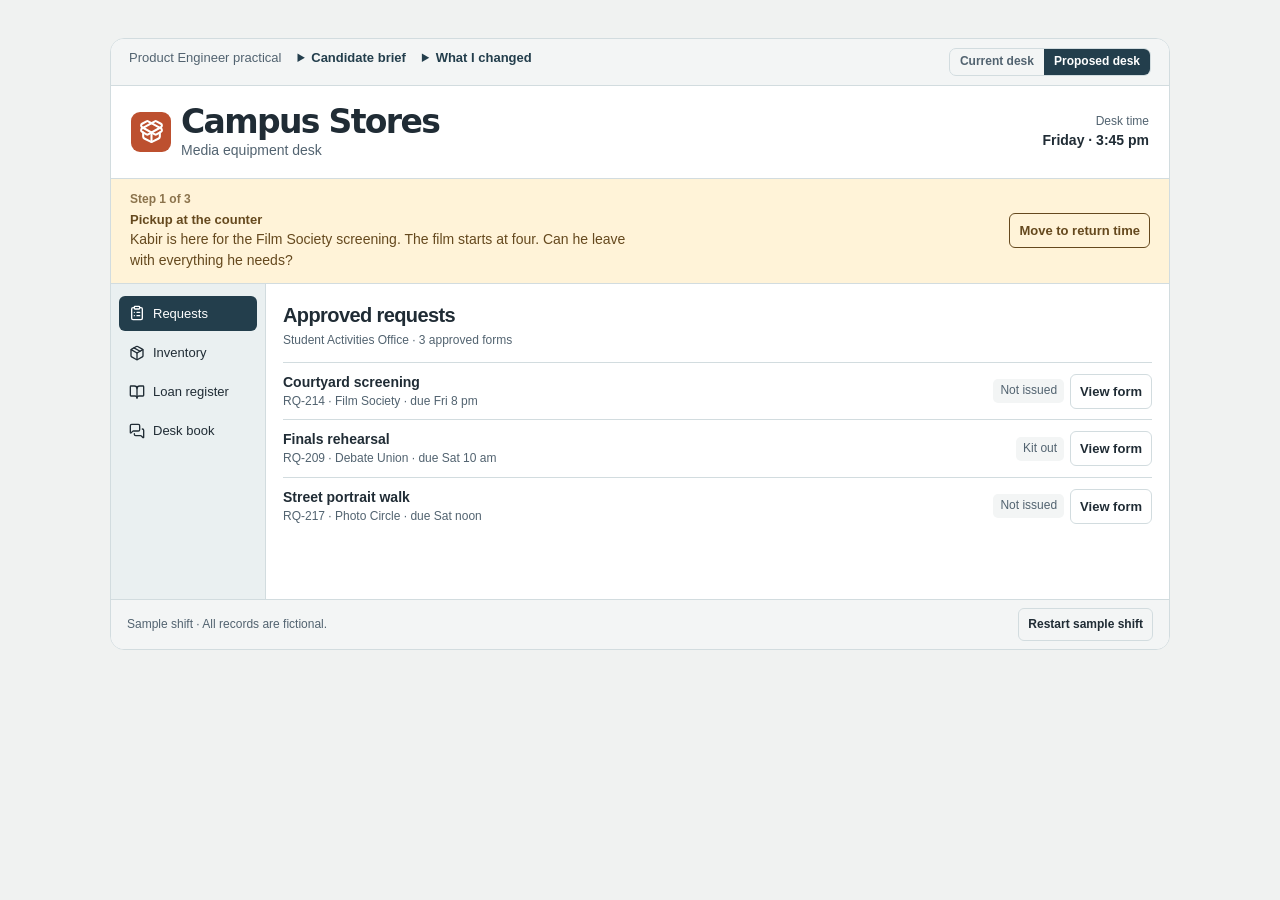
==== index.html @ 72f58f73 "Work the counter by kit, keep the register by unit Adds a Proposed desk alongside the untouched Curr" ====
<!doctype html>
<html lang="en">
  <head>
    <meta charset="utf-8" />
    <meta name="viewport" content="width=device-width, initial-scale=1" />
    <title>Campus Stores · Media equipment desk</title>
    <meta
      name="description"
      content="Work a shift at a fictional campus equipment desk in this interactive product engineering exercise."
    />
    <link rel="stylesheet" href="./styles.css" />
    <script defer src="./app.js"></script>
  </head>
  <body>
    <svg
      xmlns="http://www.w3.org/2000/svg"
      width="0"
      height="0"
      aria-hidden="true"
      class="icon-library"
    >
      <symbol id="icon-package-open" viewBox="0 0 24 24">
        <path d="M12 22v-9" />
        <path
          d="M15.17 2.21a1.67 1.67 0 0 1 1.63 0L21 4.57a1.93 1.93 0 0 1 0 3.36L8.82 14.79a1.655 1.655 0 0 1-1.64 0L3 12.43a1.93 1.93 0 0 1 0-3.36z"
        />
        <path
          d="M20 13v3.87a2.06 2.06 0 0 1-1.11 1.83l-6 3.08a1.93 1.93 0 0 1-1.78 0l-6-3.08A2.06 2.06 0 0 1 4 16.87V13"
        />
        <path
          d="M21 12.43a1.93 1.93 0 0 0 0-3.36L8.83 2.2a1.64 1.64 0 0 0-1.63 0L3 4.57a1.93 1.93 0 0 0 0 3.36l12.18 6.86a1.636 1.636 0 0 0 1.63 0z"
        />
      </symbol>
      <symbol id="icon-package" viewBox="0 0 24 24">
        <path
          d="M11 21.73a2 2 0 0 0 2 0l7-4A2 2 0 0 0 21 16V8a2 2 0 0 0-1-1.73l-7-4a2 2 0 0 0-2 0l-7 4A2 2 0 0 0 3 8v8a2 2 0 0 0 1 1.73z"
        />
        <path d="M12 22V12" />
        <polyline points="3.29 7 12 12 20.71 7" />
        <path d="m7.5 4.27 9 5.15" />
      </symbol>
      <symbol id="icon-clipboard-list" viewBox="0 0 24 24">
        <rect width="8" height="4" x="8" y="2" rx="1" ry="1" />
        <path
          d="M16 4h2a2 2 0 0 1 2 2v14a2 2 0 0 1-2 2H6a2 2 0 0 1-2-2V6a2 2 0 0 1 2-2h2"
        />
        <path d="M12 11h4" />
        <path d="M12 16h4" />
        <path d="M8 11h.01" />
        <path d="M8 16h.01" />
      </symbol>
      <symbol id="icon-book-open" viewBox="0 0 24 24">
        <path d="M12 7v14" />
        <path
          d="M3 18a1 1 0 0 1-1-1V4a1 1 0 0 1 1-1h5a4 4 0 0 1 4 4 4 4 0 0 1 4-4h5a1 1 0 0 1 1 1v13a1 1 0 0 1-1 1h-6a3 3 0 0 0-3 3 3 3 0 0 0-3-3z"
        />
      </symbol>
      <symbol id="icon-messages-square" viewBox="0 0 24 24">
        <path
          d="M16 10a2 2 0 0 1-2 2H6.828a2 2 0 0 0-1.414.586l-2.202 2.202A.71.71 0 0 1 2 14.286V4a2 2 0 0 1 2-2h10a2 2 0 0 1 2 2z"
        />
        <path
          d="M20 9a2 2 0 0 1 2 2v10.286a.71.71 0 0 1-1.212.502l-2.202-2.202A2 2 0 0 0 17.172 19H10a2 2 0 0 1-2-2v-1"
        />
      </symbol>
    </svg>
    <main>
      <div id="campus-stores">
        <div class="examstrip">
          <span>Product Engineer practical</span>
          <details>
            <summary>Candidate brief</summary>
            <div class="briefcopy">
              <h2>Would you keep this product?</h2>
              <p>
                Work a shift at the campus media desk. Get the Film Society’s
                kit out for its screening, handle the return, and leave the next
                shift enough information to finish the job. Use the time control
                to move the story forward.
              </p>
              <p>
                Show one moment the product handles well and one moment you
                would change. Use a specific action or decision from your shift
                as evidence for each.
              </p>
              <p>
                Sketch or prototype your change. Walk us through the same job
                using it, explain what you would keep, and name one observation
                at a real counter that would tell you whether it helped.
              </p>
              <p>
                Use any tools you like, including AI assistants, web search,
                and design or coding tools.
              </p>
            </div>
          </details>
          <details>
            <summary>What I changed</summary>
            <div class="briefcopy">
              <h2>Work the counter by kit. Keep the register by unit.</h2>
              <p>
                Clubs borrow kits, but the desk could only see single slips. At
                7:30 pm I closed the projector and speaker one row at a time and
                wrote the missing adapter into the Desk book. At 9 am the
                register said <b>L-404 · AD-12 · Kabir Sen</b>. Leela’s name
                was nowhere on it, and the Belkin and Anker adapters share
                shelf C4.
              </p>
              <p>
                <b>Issue kit</b> picks every approved unit from one form.
                <b>Check in</b> asks you to tick what is on the counter. Anything
                left unticked stays open with who has it and when it’s coming
                back. <b>Who’s at the counter?</b> finds Leela’s slip by her name
                and tells you which adapter to look for.
              </p>
              <p>
                Switch to <b>Current desk</b> to run the same shift on the
                original. The README has the full walkthrough.
              </p>
            </div>
          </details>
          <div class="modes" role="group" aria-label="Desk version">
            <button type="button" data-action="mode" data-val="current">
              Current desk
            </button>
            <button type="button" data-action="mode" data-val="proposed">
              Proposed desk
            </button>
          </div>
        </div>
        <header class="mast">
          <div class="brandblock">
            <div class="brandmark" aria-hidden="true">
              <svg aria-hidden="true" class="store-icon">
                <use href="#icon-package-open"></use>
              </svg>
            </div>
            <div>
              <h1>Campus Stores</h1>
              <div class="muted">Media equipment desk</div>
            </div>
          </div>
          <div class="clock">
            <small>Desk time</small><strong data-clock></strong>
          </div>
        </header>
        <aside class="shift">
          <div>
            <small class="step" data-step></small>
            <b data-shift-title></b>
            <p data-shift></p>
          </div>
          <button type="button" data-action="advance"></button>
        </aside>
        <div class="shell">
          <nav aria-label="Store records" data-nav></nav>
          <section
            class="page"
            data-page
            aria-label="Selected register"
          ></section>
        </div>
        <div class="statusbar">
          <span role="status" aria-live="polite" data-status></span
          ><button type="button" data-action="undo" data-undo hidden>
            Undo check-in</button
          ><button type="button" data-action="restart">
            Restart sample shift
          </button>
        </div>
      </div>
    </main>
  </body>
</html>
---- styles.css ----
:root {
  color-scheme: light dark;
  background: light-dark(#f0f2f1, #191e21);
}
body {
  margin: 0;
  padding: clamp(10px, 3vw, 44px) clamp(6px, 3vw, 36px);
}
body > main {
  max-width: 1060px;
  margin: 0 auto;
}
.icon-library {
  position: absolute;
  overflow: hidden;
  pointer-events: none;
}
.store-icon {
  fill: none;
  stroke: currentColor;
  stroke-width: 2;
  stroke-linecap: round;
  stroke-linejoin: round;
}

#campus-stores {
  color-scheme: light dark;
  --ink: light-dark(#202c35, #ecf0f0);
  --quiet: light-dark(#526370, #b9c5cb);
  --paper: light-dark(#fff, #232a30);
  --desk: light-dark(#f3f5f5, #1d2328);
  --nav: light-dark(#eaf0f1, #29333b);
  --sel: light-dark(#233e4c, #c5dce4);
  --inv: light-dark(#fff, #172b34);
  --line: light-dark(#d2dcdf, #475158);
  --memo: light-dark(#fff3d8, #3d3426);
  --memotxt: light-dark(#65491e, #ead4a5);
  --mark: light-dark(#bd502f, #f2a585);
  --ok: light-dark(#e3f1e8, #2d4838);
  --oktxt: light-dark(#25523d, #bedac8);
  background: var(--paper);
  color: var(--ink);
  font:
    14px/1.48 "Inter",
    "Arial",
    sans-serif;
  border: 1px solid var(--line);
  border-radius: 14px;
  overflow: hidden;
  container-type: inline-size;
}
#campus-stores * {
  box-sizing: border-box;
}
#campus-stores [hidden] {
  display: none !important;
}
#campus-stores h1,
#campus-stores h2,
#campus-stores h3,
#campus-stores p {
  margin: 0;
}
#campus-stores h1 {
  font:
    600 clamp(24px, 4cqw, 33px)/1.13 "Archivo",
    system-ui,
    sans-serif;
  letter-spacing: -0.05em;
}
#campus-stores h2 {
  font-size: 20px;
  letter-spacing: -0.03em;
}
#campus-stores h3 {
  font-size: 15px;
}
#campus-stores .muted,
#campus-stores small {
  color: var(--quiet);
}
#campus-stores small {
  font-size: 12px;
}
#campus-stores .examstrip {
  display: flex;
  justify-content: space-between;
  align-items: baseline;
  gap: 4px 16px;
  flex-wrap: wrap;
  background: var(--desk);
  border-bottom: 1px solid var(--line);
  padding: 9px 18px;
  color: var(--quiet);
  font-size: 13px;
}
#campus-stores details[open] {
  width: 100%;
}
#campus-stores summary {
  font-weight: 650;
  color: var(--sel);
  cursor: pointer;
}
#campus-stores .briefcopy {
  color: var(--ink);
  max-width: 79ch;
  padding: 12px 0 5px;
  display: grid;
  gap: 8px;
}
#campus-stores .mast,
#campus-stores .brandblock,
#campus-stores .shift,
#campus-stores .sectionhead,
#campus-stores .statusbar,
#campus-stores .buttons {
  display: flex;
  align-items: center;
  gap: 10px;
}
#campus-stores .mast {
  padding: 17px 20px;
  justify-content: space-between;
  flex-wrap: wrap;
}
#campus-stores .brandmark {
  background: var(--mark);
  color: var(--inv);
  width: 40px;
  height: 40px;
  display: grid;
  place-items: center;
  border-radius: 9px;
}
#campus-stores .brandmark svg {
  width: 25px;
  height: 25px;
}
#campus-stores .clock {
  display: grid;
  text-align: right;
}
#campus-stores .clock strong {
  font-variant-numeric: tabular-nums;
}
#campus-stores .shift {
  background: var(--memo);
  color: var(--memotxt);
  padding: 12px 19px;
  justify-content: space-between;
  border-block: 1px solid var(--line);
}
#campus-stores .shift div {
  max-width: 67ch;
}
#campus-stores .shift b {
  font-size: 13px;
}
#campus-stores .shift button {
  background: transparent;
  border-color: var(--memotxt);
  color: var(--memotxt);
  flex-shrink: 0;
}
#campus-stores button,
#campus-stores select,
#campus-stores input,
#campus-stores textarea {
  font: inherit;
  color: var(--ink);
  border: 1px solid var(--line);
  border-radius: 6px;
  background: var(--paper);
  min-width: 0;
  padding: 7px 9px;
}
#campus-stores button {
  font-size: 13px;
  font-weight: 600;
  cursor: pointer;
}
#campus-stores button:hover {
  border-color: var(--sel);
}
#campus-stores .primary {
  background: var(--sel);
  color: var(--inv);
  border-color: var(--sel);
}
#campus-stores :is(button, input, textarea, select, summary):focus-visible {
  outline: 3px solid var(--mark);
  outline-offset: 2px;
}
#campus-stores .shell {
  display: grid;
  grid-template-columns: 155px minmax(0, 1fr);
  min-height: 315px;
}
#campus-stores nav {
  background: var(--nav);
  border-right: 1px solid var(--line);
  padding: 12px 8px;
  display: flex;
  flex-direction: column;
  gap: 4px;
}
#campus-stores nav button {
  display: flex;
  align-items: center;
  gap: 8px;
  text-align: left;
  border: 1px solid transparent;
  background: transparent;
  font-weight: 500;
}
#campus-stores nav button[aria-pressed="true"] {
  background: var(--sel);
  color: var(--inv);
}
#campus-stores nav svg {
  width: 16px;
  height: 16px;
  flex-shrink: 0;
}
#campus-stores .page {
  padding: 17px 17px 20px;
  min-width: 0;
}
#campus-stores .sectionhead,
#campus-stores .statusbar {
  justify-content: space-between;
  flex-wrap: wrap;
}
#campus-stores .sectionhead {
  margin-bottom: 12px;
}
#campus-stores .sectionhead small {
  margin-top: 2px;
  display: block;
}
#campus-stores .row {
  border-top: 1px solid var(--line);
  display: grid;
  grid-template-columns: minmax(0, 1fr) auto;
  align-items: center;
  gap: 8px;
  padding: 9px 0;
}
#campus-stores .row small,
#campus-stores label span {
  display: block;
}
#campus-stores .tag {
  background: var(--desk);
  color: var(--quiet);
  font-size: 12px;
  padding: 3px 7px;
  border-radius: 5px;
  display: inline-block;
}
#campus-stores .good {
  background: var(--ok);
  color: var(--oktxt);
}
#campus-stores .record {
  margin-top: 14px;
  padding: 12px 13px;
  background: var(--desk);
  border-left: 3px solid var(--sel);
}
#campus-stores .record p {
  margin-top: 5px;
}
#campus-stores .buttons {
  flex-wrap: wrap;
  margin: 10px 0;
}
#campus-stores .buttons button[aria-pressed="true"] {
  background: var(--sel);
  color: var(--inv);
}
#campus-stores .buttons label {
  display: flex;
  gap: 6px;
  align-items: center;
}
#campus-stores .form {
  display: grid;
  grid-template-columns: repeat(2, minmax(0, 1fr));
  gap: 10px;
  margin: 10px 0;
}
#campus-stores .form label {
  font-size: 13px;
  font-weight: 600;
  min-width: 0;
}
#campus-stores .form label span {
  margin-bottom: 3px;
}
#campus-stores .form :is(select, input, textarea) {
  width: 100%;
  font-weight: 400;
}
#campus-stores .full {
  grid-column: 1/-1;
}
#campus-stores textarea {
  resize: vertical;
}
#campus-stores .statusbar {
  background: var(--desk);
  border-top: 1px solid var(--line);
  padding: 8px 16px;
  color: var(--quiet);
  font-size: 12px;
}
#campus-stores .statusbar span {
  flex: 1 1 160px;
}
#campus-stores .statusbar button {
  font-size: 12px;
  background: transparent;
}
/* ---------- Proposed desk ---------- */
#campus-stores {
  --warn: light-dark(#fff1cc, #463a1d);
  --warntxt: light-dark(#6b4a00, #f0d79a);
  --alert: light-dark(#fbe3da, #4d2a21);
  --alerttxt: light-dark(#9b3517, #f7bba5);
}
#campus-stores .modes {
  display: inline-flex;
  margin-left: auto;
  border: 1px solid var(--line);
  border-radius: 7px;
  overflow: hidden;
  align-self: center;
}
#campus-stores .modes button {
  border: 0;
  border-radius: 0;
  background: transparent;
  padding: 4px 10px;
  font-size: 12px;
  color: var(--quiet);
}
#campus-stores .modes button[aria-pressed="true"] {
  background: var(--sel);
  color: var(--inv);
}
#campus-stores .shift .step {
  display: block;
  color: inherit;
  opacity: 0.75;
  font-weight: 600;
}
#campus-stores .row > div:last-child {
  display: flex;
  flex-wrap: wrap;
  gap: 6px;
  align-items: center;
  justify-content: flex-end;
}
#campus-stores .tag.warn {
  background: var(--warn);
  color: var(--warntxt);
}
#campus-stores .tag.alert {
  background: var(--alert);
  color: var(--alerttxt);
  font-weight: 600;
}
#campus-stores .stats {
  display: flex;
  flex-wrap: wrap;
  gap: 6px;
  margin-bottom: 14px;
}
#campus-stores .stat {
  font-size: 12px;
  padding: 3px 9px;
  border: 1px solid var(--line);
  border-radius: 999px;
  color: var(--quiet);
}
#campus-stores .stat b {
  color: var(--ink);
}
#campus-stores .stat.warn {
  background: var(--warn);
  border-color: transparent;
  color: var(--warntxt);
}
#campus-stores .stat.alert {
  background: var(--alert);
  border-color: transparent;
  color: var(--alerttxt);
}
#campus-stores .stat.warn b,
#campus-stores .stat.alert b {
  color: inherit;
}
#campus-stores .lookup {
  display: flex;
  flex-wrap: wrap;
  align-items: flex-end;
  justify-content: space-between;
  gap: 4px 12px;
}
#campus-stores .lookup label {
  flex: 1 1 240px;
  font-size: 13px;
  font-weight: 600;
}
#campus-stores .lookup label span {
  margin-bottom: 3px;
}
#campus-stores .lookup input {
  width: 100%;
  font-weight: 400;
}
#campus-stores .kit {
  border: 1px solid var(--line);
  border-radius: 10px;
  margin-top: 12px;
  overflow: hidden;
}
#campus-stores .kit header {
  display: flex;
  justify-content: space-between;
  align-items: center;
  gap: 10px;
  padding: 10px 12px;
  background: var(--desk);
  border-bottom: 1px solid var(--line);
}
#campus-stores .kit header small {
  display: block;
}
#campus-stores .kit ul,
#campus-stores .picklist,
#campus-stores .checklist,
#campus-stores .kitstatus ul {
  list-style: none;
  margin: 0;
  padding: 0;
}
#campus-stores .kit ul {
  padding: 0 12px;
}
#campus-stores .unit {
  display: grid;
  grid-template-columns: minmax(0, 1fr) auto;
  align-items: center;
  gap: 8px;
  padding: 9px 0;
}
#campus-stores .unit + .unit {
  border-top: 1px solid var(--line);
}
#campus-stores .unit small {
  display: block;
}
#campus-stores .trail {
  margin-top: 4px;
  font-size: 12.5px;
  color: var(--quiet);
}
#campus-stores .trail.expect {
  display: inline-block;
  padding: 2px 8px;
  border-radius: 5px;
  background: var(--warn);
  color: var(--warntxt);
  font-weight: 600;
}
#campus-stores .panel {
  margin-top: 14px;
  padding: 14px;
  border: 1px solid var(--line);
  border-left: 3px solid var(--mark);
  border-radius: 0 10px 10px 0;
}
#campus-stores .panel > p.muted {
  margin-top: 3px;
}
#campus-stores .fixed {
  display: grid;
  align-content: start;
  font-size: 13px;
}
#campus-stores .fixed span {
  font-weight: 600;
  margin-bottom: 3px;
}
#campus-stores .fixed strong {
  padding: 7px 0 0;
}
#campus-stores .picklist,
#campus-stores .checklist {
  display: grid;
  gap: 8px;
  margin: 12px 0;
}
#campus-stores .picklist li {
  display: grid;
  gap: 4px;
  padding: 9px 10px;
  background: var(--desk);
  border-radius: 8px;
}
#campus-stores .picktype {
  display: block;
  font-size: 13px;
  font-weight: 600;
  margin-bottom: 3px;
}
#campus-stores .picklist select {
  width: 100%;
}
#campus-stores .checklist li {
  padding: 10px 12px;
  border: 1px solid var(--line);
  border-radius: 8px;
  transition: background-color 0.15s;
}
#campus-stores .checklist li.ticked {
  background: var(--ok);
  border-color: transparent;
}
#campus-stores .check {
  display: flex;
  gap: 10px;
  align-items: flex-start;
  cursor: pointer;
}
#campus-stores .check input {
  width: 20px;
  height: 20px;
  margin: 1px 0 0;
  flex-shrink: 0;
  accent-color: var(--sel);
}
#campus-stores .check strong,
#campus-stores .check small {
  display: block;
}
#campus-stores .tagcheck {
  margin: 8px 0 0 30px;
  padding: 6px 9px;
  border-radius: 6px;
  font-size: 12.5px;
  background: var(--memo);
  color: var(--memotxt);
}
#campus-stores .still {
  border: 0;
  margin: 10px 0 0 30px;
  padding: 0;
  display: grid;
  grid-template-columns: repeat(2, minmax(0, 1fr));
  gap: 8px;
}
#campus-stores .still legend {
  font-size: 12.5px;
  color: var(--alerttxt);
  font-weight: 600;
  padding: 0;
  margin-bottom: 6px;
}
#campus-stores .still label {
  font-size: 13px;
  font-weight: 600;
  min-width: 0;
}
#campus-stores .still label span {
  margin-bottom: 3px;
}
#campus-stores .still select {
  width: 100%;
  font-weight: 400;
}
#campus-stores .formerror {
  color: var(--alerttxt);
  font-size: 13px;
  font-weight: 600;
  margin-bottom: 6px;
}
#campus-stores .formerror:empty {
  display: none;
}
#campus-stores .msgs,
#campus-stores .kitstatus {
  margin-top: 14px;
}
#campus-stores .msgs h3,
#campus-stores .kitstatus h3 {
  font-size: 13px;
}
#campus-stores .msgs blockquote {
  margin: 8px 0 0;
  padding: 8px 11px;
  border-radius: 8px;
  background: var(--memo);
  color: var(--memotxt);
}
#campus-stores .msgs small {
  color: inherit;
  opacity: 0.85;
}
#campus-stores .msgs p {
  margin-top: 2px;
}
#campus-stores .kitstatus ul {
  margin-top: 6px;
}
#campus-stores .kitstatus li {
  display: flex;
  justify-content: space-between;
  align-items: center;
  gap: 8px;
  padding: 7px 0;
  border-top: 1px solid var(--line);
}
#campus-stores .empty {
  padding: 18px 0 6px;
  color: var(--quiet);
}
#campus-stores button:disabled {
  opacity: 0.5;
  cursor: not-allowed;
}
@media (prefers-reduced-motion: reduce) {
  #campus-stores .checklist li {
    transition: none;
  }
}
@container (max-width:650px) {
  #campus-stores .shell {
    grid-template-columns: minmax(0, 1fr);
  }
  #campus-stores nav {
    border-right: 0;
    border-bottom: 1px solid var(--line);
    flex-direction: row;
    flex-wrap: wrap;
    padding: 7px;
  }
  #campus-stores nav button {
    gap: 4px;
    padding: 5px 7px;
  }
  #campus-stores .shift {
    flex-wrap: wrap;
  }
  #campus-stores .page {
    padding: 14px 12px;
  }
  #campus-stores .mast {
    padding: 12px;
  }
  #campus-stores .examstrip,
  #campus-stores .shift {
    padding: 9px 12px;
  }
}
@container (max-width:420px) {
  #campus-stores .form {
    grid-template-columns: minmax(0, 1fr);
  }
  #campus-stores .brandmark {
    display: none;
  }
  #campus-stores .row {
    gap: 5px;
  }
  #campus-stores .still {
    grid-template-columns: minmax(0, 1fr);
    margin-left: 0;
  }
  #campus-stores .tagcheck {
    margin-left: 0;
  }
  #campus-stores .unit {
    grid-template-columns: minmax(0, 1fr);
  }
  #campus-stores .kit header {
    flex-wrap: wrap;
  }
  #campus-stores .modes {
    margin-left: 0;
  }
}
@media (pointer: coarse) {
  #campus-stores button,
  #campus-stores select {
    min-height: 44px;
  }
}
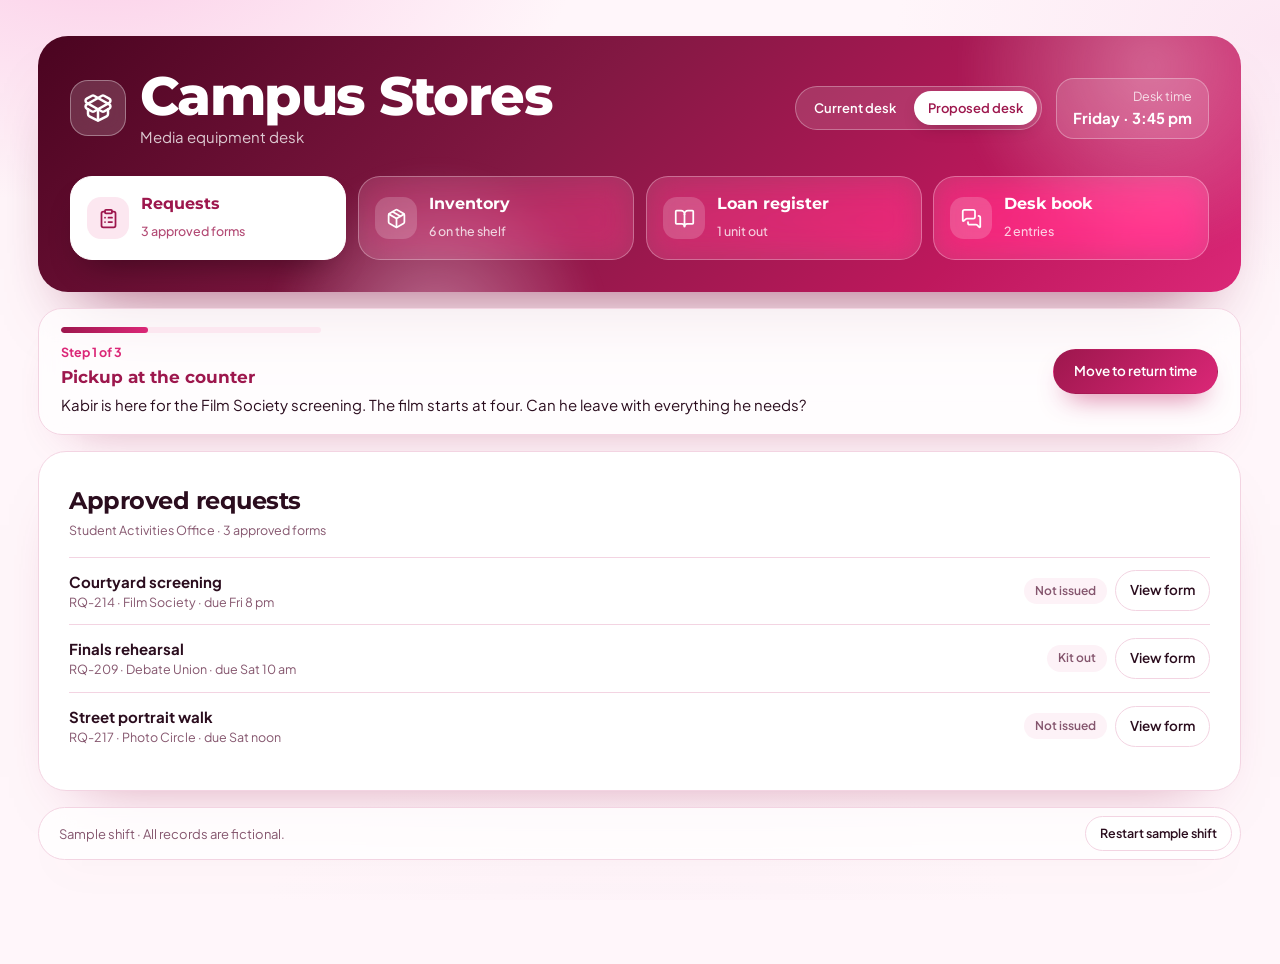
==== commit a7ce36df: "Redesign: dark pink and white, glass windows, kinematic motion - Full-width layout replaces the boxe" ====
--- a/index.html
+++ b/index.html
@@ -7,6 +7,12 @@
     <meta
       name="description"
       content="Work a shift at a fictional campus equipment desk in this interactive product engineering exercise."
+    />
+    <link rel="preconnect" href="https://fonts.googleapis.com" />
+    <link rel="preconnect" href="https://fonts.gstatic.com" crossorigin />
+    <link
+      rel="stylesheet"
+      href="https://fonts.googleapis.com/css2?family=Montserrat:wght@600;700;800&family=Plus+Jakarta+Sans:wght@400;500;600;700&display=swap"
     />
     <link rel="stylesheet" href="./styles.css" />
     <script defer src="./app.js"></script>
@@ -55,6 +61,44 @@
           d="M3 18a1 1 0 0 1-1-1V4a1 1 0 0 1 1-1h5a4 4 0 0 1 4 4 4 4 0 0 1 4-4h5a1 1 0 0 1 1 1v13a1 1 0 0 1-1 1h-6a3 3 0 0 0-3 3 3 3 0 0 0-3-3z"
         />
       </symbol>
+      <symbol id="icon-camera" viewBox="0 0 24 24">
+        <path
+          d="M14.5 4h-5L7 7H4a2 2 0 0 0-2 2v9a2 2 0 0 0 2 2h16a2 2 0 0 0 2-2V9a2 2 0 0 0-2-2h-3l-2.5-3z"
+        />
+        <circle cx="12" cy="13" r="3" />
+      </symbol>
+      <symbol id="icon-projector" viewBox="0 0 24 24">
+        <path d="M5 7 3 5" />
+        <path d="M9 6V3" />
+        <path d="m13 7 2-2" />
+        <circle cx="9" cy="13" r="3" />
+        <path
+          d="M11.83 12H20a2 2 0 0 1 2 2v4a2 2 0 0 1-2 2H4a2 2 0 0 1-2-2v-4a2 2 0 0 1 2-2h2.17"
+        />
+        <path d="M16 16h2" />
+      </symbol>
+      <symbol id="icon-speaker" viewBox="0 0 24 24">
+        <rect width="16" height="20" x="4" y="2" rx="2" />
+        <path d="M12 6h.01" />
+        <circle cx="12" cy="14" r="4" />
+        <path d="M12 14h.01" />
+      </symbol>
+      <symbol id="icon-cable" viewBox="0 0 24 24">
+        <path
+          d="M17 21v-2a1 1 0 0 1-1-1v-1a2 2 0 0 1 2-2h2a2 2 0 0 1 2 2v1a1 1 0 0 1-1 1"
+        />
+        <path d="M19 15V6.5a1 1 0 0 0-7 0v11a1 1 0 0 1-7 0V9" />
+        <path d="M21 21v-2h-4" />
+        <path d="M3 5h4V3" />
+        <path
+          d="M7 5a1 1 0 0 1 1 1v1a2 2 0 0 1-2 2H4a2 2 0 0 1-2-2V6a1 1 0 0 1 1-1V3"
+        />
+      </symbol>
+      <symbol id="icon-mic" viewBox="0 0 24 24">
+        <path d="M12 2a3 3 0 0 0-3 3v7a3 3 0 0 0 6 0V5a3 3 0 0 0-3-3Z" />
+        <path d="M19 10v2a7 7 0 0 1-14 0v-2" />
+        <line x1="12" x2="12" y1="19" y2="22" />
+      </symbol>
       <symbol id="icon-messages-square" viewBox="0 0 24 24">
         <path
           d="M16 10a2 2 0 0 1-2 2H6.828a2 2 0 0 0-1.414.586l-2.202 2.202A.71.71 0 0 1 2 14.286V4a2 2 0 0 1 2-2h10a2 2 0 0 1 2 2z"
@@ -65,101 +109,46 @@
       </symbol>
     </svg>
     <main>
-      <div id="campus-stores">
-        <div class="examstrip">
-          <span>Product Engineer practical</span>
-          <details>
-            <summary>Candidate brief</summary>
-            <div class="briefcopy">
-              <h2>Would you keep this product?</h2>
-              <p>
-                Work a shift at the campus media desk. Get the Film Society’s
-                kit out for its screening, handle the return, and leave the next
-                shift enough information to finish the job. Use the time control
-                to move the story forward.
-              </p>
-              <p>
-                Show one moment the product handles well and one moment you
-                would change. Use a specific action or decision from your shift
-                as evidence for each.
-              </p>
-              <p>
-                Sketch or prototype your change. Walk us through the same job
-                using it, explain what you would keep, and name one observation
-                at a real counter that would tell you whether it helped.
-              </p>
-              <p>
-                Use any tools you like, including AI assistants, web search,
-                and design or coding tools.
-              </p>
+      <div id="campus-stores" class="booting">
+        <header class="mast">
+          <div class="masttop">
+            <div class="brandblock">
+              <div class="brandmark" aria-hidden="true">
+                <svg aria-hidden="true" class="store-icon">
+                  <use href="#icon-package-open"></use>
+                </svg>
+              </div>
+              <div>
+                <h1>Campus Stores</h1>
+                <div class="muted">Media equipment desk</div>
+              </div>
             </div>
-          </details>
-          <details>
-            <summary>What I changed</summary>
-            <div class="briefcopy">
-              <h2>Work the counter by kit. Keep the register by unit.</h2>
-              <p>
-                Clubs borrow kits, but the desk could only see single slips. At
-                7:30 pm I closed the projector and speaker one row at a time and
-                wrote the missing adapter into the Desk book. At 9 am the
-                register said <b>L-404 · AD-12 · Kabir Sen</b>. Leela’s name
-                was nowhere on it, and the Belkin and Anker adapters share
-                shelf C4.
-              </p>
-              <p>
-                <b>Issue kit</b> picks every approved unit from one form.
-                <b>Check in</b> asks you to tick what is on the counter. Anything
-                left unticked stays open with who has it and when it’s coming
-                back. <b>Who’s at the counter?</b> finds Leela’s slip by her name
-                and tells you which adapter to look for.
-              </p>
-              <p>
-                Switch to <b>Current desk</b> to run the same shift on the
-                original. The README has the full walkthrough.
-              </p>
-            </div>
-          </details>
-          <div class="modes" role="group" aria-label="Desk version">
-            <button type="button" data-action="mode" data-val="current">
-              Current desk
-            </button>
-            <button type="button" data-action="mode" data-val="proposed">
-              Proposed desk
-            </button>
-          </div>
-        </div>
-        <header class="mast">
-          <div class="brandblock">
-            <div class="brandmark" aria-hidden="true">
-              <svg aria-hidden="true" class="store-icon">
-                <use href="#icon-package-open"></use>
-              </svg>
-            </div>
-            <div>
-              <h1>Campus Stores</h1>
-              <div class="muted">Media equipment desk</div>
+            <div class="mastside">
+              <div class="modes" role="group" aria-label="Desk version">
+                <button type="button" data-action="mode" data-val="current">
+                  Current desk
+                </button>
+                <button type="button" data-action="mode" data-val="proposed">
+                  Proposed desk
+                </button>
+              </div>
+              <div class="clock">
+                <small>Desk time</small><strong data-clock></strong>
+              </div>
             </div>
           </div>
-          <div class="clock">
-            <small>Desk time</small><strong data-clock></strong>
-          </div>
+          <nav class="windows" aria-label="Store records" data-nav></nav>
         </header>
         <aside class="shift">
-          <div>
+          <div class="shifttext">
+            <div class="progress" aria-hidden="true"><i data-progress></i></div>
             <small class="step" data-step></small>
             <b data-shift-title></b>
             <p data-shift></p>
           </div>
           <button type="button" data-action="advance"></button>
         </aside>
-        <div class="shell">
-          <nav aria-label="Store records" data-nav></nav>
-          <section
-            class="page"
-            data-page
-            aria-label="Selected register"
-          ></section>
-        </div>
+        <section class="page" data-page aria-label="Selected register"></section>
         <div class="statusbar">
           <span role="status" aria-live="polite" data-status></span
           ><button type="button" data-action="undo" data-undo hidden>
@@ -171,4 +160,4 @@
       </div>
     </main>
   </body>
-</html>
+</html>
--- a/styles.css
+++ b/styles.css
@@ -1,13 +1,21 @@
+/* Campus Stores — dark pink & white */
 :root {
-  color-scheme: light dark;
-  background: light-dark(#f0f2f1, #191e21);
+  color-scheme: light;
+  background: #fff6fa;
 }
 body {
   margin: 0;
-  padding: clamp(10px, 3vw, 44px) clamp(6px, 3vw, 36px);
+  min-height: 100vh;
+  padding: clamp(12px, 3vw, 36px) clamp(10px, 3vw, 40px) 28px;
+  background:
+    radial-gradient(48rem 26rem at 8% -6%, #fbcfe8 0%, transparent 62%),
+    radial-gradient(40rem 26rem at 100% 4%, #fce7f3 0%, transparent 60%),
+    radial-gradient(36rem 24rem at 50% 110%, #fdf2f8 0%, transparent 70%),
+    #fff6fa;
+  background-attachment: fixed;
 }
 body > main {
-  max-width: 1060px;
+  max-width: 1240px;
   margin: 0 auto;
 }
 .icon-library {
@@ -24,29 +32,31 @@
 }
 
 #campus-stores {
-  color-scheme: light dark;
-  --ink: light-dark(#202c35, #ecf0f0);
-  --quiet: light-dark(#526370, #b9c5cb);
-  --paper: light-dark(#fff, #232a30);
-  --desk: light-dark(#f3f5f5, #1d2328);
-  --nav: light-dark(#eaf0f1, #29333b);
-  --sel: light-dark(#233e4c, #c5dce4);
-  --inv: light-dark(#fff, #172b34);
-  --line: light-dark(#d2dcdf, #475158);
-  --memo: light-dark(#fff3d8, #3d3426);
-  --memotxt: light-dark(#65491e, #ead4a5);
-  --mark: light-dark(#bd502f, #f2a585);
-  --ok: light-dark(#e3f1e8, #2d4838);
-  --oktxt: light-dark(#25523d, #bedac8);
-  background: var(--paper);
+  --ink: #2b0d1e;
+  --quiet: #85566e;
+  --paper: #ffffff;
+  --desk: #fdf2f7;
+  --nav: #fce7f0;
+  --sel: #9d174d;
+  --sel2: #be185d;
+  --inv: #ffffff;
+  --line: #f3d4e2;
+  --memo: #fdf0f6;
+  --memotxt: #831843;
+  --mark: #db2777;
+  --ok: #e6f6ed;
+  --oktxt: #1d6a43;
+  --warn: #fff3d6;
+  --warntxt: #7a5000;
+  --alert: #ffe4df;
+  --alerttxt: #b42318;
+  --spring: cubic-bezier(0.2, 0.9, 0.25, 1.15);
   color: var(--ink);
   font:
-    14px/1.48 "Inter",
-    "Arial",
+    15px/1.55 "Plus Jakarta Sans",
+    system-ui,
+    "Segoe UI",
     sans-serif;
-  border: 1px solid var(--line);
-  border-radius: 14px;
-  overflow: hidden;
   container-type: inline-size;
 }
 #campus-stores * {
@@ -61,108 +71,261 @@
 #campus-stores p {
   margin: 0;
 }
+#campus-stores h1,
+#campus-stores h2,
+#campus-stores .wlabel {
+  font-family: "Montserrat", "Plus Jakarta Sans", system-ui, sans-serif;
+}
 #campus-stores h1 {
-  font:
-    600 clamp(24px, 4cqw, 33px)/1.13 "Archivo",
-    system-ui,
-    sans-serif;
-  letter-spacing: -0.05em;
+  font-size: clamp(30px, 5.2cqw, 54px);
+  font-weight: 800;
+  line-height: 1.05;
+  letter-spacing: -0.03em;
 }
 #campus-stores h2 {
-  font-size: 20px;
-  letter-spacing: -0.03em;
+  font-size: 24px;
+  font-weight: 700;
+  letter-spacing: -0.02em;
 }
 #campus-stores h3 {
-  font-size: 15px;
+  font-size: 15.5px;
+  font-weight: 700;
 }
 #campus-stores .muted,
 #campus-stores small {
   color: var(--quiet);
 }
 #campus-stores small {
-  font-size: 12px;
-}
-#campus-stores .examstrip {
-  display: flex;
-  justify-content: space-between;
-  align-items: baseline;
-  gap: 4px 16px;
-  flex-wrap: wrap;
-  background: var(--desk);
-  border-bottom: 1px solid var(--line);
-  padding: 9px 18px;
-  color: var(--quiet);
-  font-size: 13px;
-}
-#campus-stores details[open] {
-  width: 100%;
-}
-#campus-stores summary {
-  font-weight: 650;
-  color: var(--sel);
-  cursor: pointer;
-}
-#campus-stores .briefcopy {
-  color: var(--ink);
-  max-width: 79ch;
-  padding: 12px 0 5px;
-  display: grid;
-  gap: 8px;
-}
-#campus-stores .mast,
+  font-size: 12.5px;
+}
+
+/* ---------- Header with glass windows ---------- */
+#campus-stores .mast {
+  position: relative;
+  overflow: hidden;
+  isolation: isolate;
+  border-radius: 30px;
+  padding: clamp(18px, 3cqw, 32px);
+  color: #fff;
+  background: linear-gradient(135deg, #4a0420 0%, #831843 42%, #be185d 78%, #db2777 100%);
+  box-shadow: 0 40px 70px -40px rgba(131, 24, 67, 0.75);
+}
+#campus-stores .mast::before,
+#campus-stores .mast::after {
+  content: "";
+  position: absolute;
+  z-index: -1;
+  border-radius: 50%;
+  filter: blur(10px);
+  pointer-events: none;
+}
+#campus-stores .mast::before {
+  width: 420px;
+  height: 420px;
+  right: -120px;
+  top: -180px;
+  background: radial-gradient(circle, rgba(255, 255, 255, 0.32), transparent 65%);
+}
+#campus-stores .mast::after {
+  width: 360px;
+  height: 360px;
+  left: 18%;
+  bottom: -220px;
+  background: radial-gradient(circle, rgba(251, 207, 232, 0.45), transparent 65%);
+}
+#campus-stores .masttop,
 #campus-stores .brandblock,
-#campus-stores .shift,
-#campus-stores .sectionhead,
-#campus-stores .statusbar,
-#campus-stores .buttons {
+#campus-stores .mastside {
   display: flex;
   align-items: center;
-  gap: 10px;
-}
-#campus-stores .mast {
-  padding: 17px 20px;
+  gap: 14px;
+}
+#campus-stores .masttop {
   justify-content: space-between;
   flex-wrap: wrap;
+  gap: 16px 24px;
+}
+#campus-stores .mastside {
+  flex-wrap: wrap;
+  justify-content: flex-end;
+}
+#campus-stores .mast .muted,
+#campus-stores .mast small {
+  color: rgba(255, 255, 255, 0.78);
 }
 #campus-stores .brandmark {
-  background: var(--mark);
-  color: var(--inv);
-  width: 40px;
-  height: 40px;
+  width: 56px;
+  height: 56px;
+  border-radius: 18px;
   display: grid;
   place-items: center;
-  border-radius: 9px;
+  background: rgba(255, 255, 255, 0.16);
+  border: 1px solid rgba(255, 255, 255, 0.35);
+  backdrop-filter: blur(12px);
+  -webkit-backdrop-filter: blur(12px);
 }
 #campus-stores .brandmark svg {
-  width: 25px;
-  height: 25px;
+  width: 30px;
+  height: 30px;
+}
+#campus-stores .glass,
+#campus-stores .clock,
+#campus-stores .modes,
+#campus-stores .windows button {
+  background: rgba(255, 255, 255, 0.13);
+  border: 1px solid rgba(255, 255, 255, 0.3);
+  backdrop-filter: blur(16px) saturate(140%);
+  -webkit-backdrop-filter: blur(16px) saturate(140%);
 }
 #campus-stores .clock {
   display: grid;
   text-align: right;
+  padding: 8px 16px;
+  border-radius: 18px;
 }
 #campus-stores .clock strong {
   font-variant-numeric: tabular-nums;
-}
+  font-weight: 700;
+}
+#campus-stores .modes {
+  display: inline-flex;
+  padding: 4px;
+  gap: 4px;
+  border-radius: 999px;
+}
+#campus-stores .mast .modes button {
+  border: 0;
+  border-radius: 999px;
+  background: transparent;
+  color: #fff;
+  padding: 7px 14px;
+  font-size: 13px;
+}
+#campus-stores .mast .modes button[aria-pressed="true"] {
+  background: #fff;
+  color: var(--sel);
+  box-shadow: 0 6px 18px -8px rgba(0, 0, 0, 0.35);
+}
+#campus-stores .windows {
+  display: grid;
+  grid-template-columns: repeat(4, minmax(0, 1fr));
+  gap: 12px;
+  margin-top: clamp(18px, 3cqw, 28px);
+}
+#campus-stores .windows button {
+  display: grid;
+  grid-template-columns: auto 1fr;
+  grid-template-rows: auto auto;
+  align-items: center;
+  column-gap: 12px;
+  text-align: left;
+  min-height: 84px;
+  padding: 14px 16px;
+  border-radius: 22px;
+  color: #fff;
+  transition:
+    transform 0.35s var(--spring),
+    background-color 0.25s,
+    box-shadow 0.35s;
+}
+#campus-stores .windows button:hover {
+  transform: translateY(-4px);
+  background: rgba(255, 255, 255, 0.22);
+  border-color: rgba(255, 255, 255, 0.5);
+}
+#campus-stores .windows button[aria-pressed="true"] {
+  background: #fff;
+  color: var(--sel);
+  border-color: #fff;
+  box-shadow: 0 18px 36px -18px rgba(0, 0, 0, 0.45);
+}
+#campus-stores .wicon {
+  grid-row: span 2;
+  width: 42px;
+  height: 42px;
+  border-radius: 14px;
+  display: grid;
+  place-items: center;
+  background: rgba(255, 255, 255, 0.18);
+}
+#campus-stores .windows button[aria-pressed="true"] .wicon {
+  background: var(--nav);
+}
+#campus-stores .wicon svg {
+  width: 21px;
+  height: 21px;
+}
+#campus-stores .wlabel {
+  font-size: 15.5px;
+  font-weight: 700;
+  line-height: 1.2;
+}
+#campus-stores .windows small {
+  color: inherit;
+  opacity: 0.78;
+  font-weight: 500;
+}
+
+/* ---------- Shift card ---------- */
 #campus-stores .shift {
-  background: var(--memo);
-  color: var(--memotxt);
-  padding: 12px 19px;
+  display: flex;
+  align-items: center;
   justify-content: space-between;
-  border-block: 1px solid var(--line);
-}
-#campus-stores .shift div {
-  max-width: 67ch;
+  gap: 16px;
+  margin-top: 16px;
+  padding: 18px 22px;
+  border-radius: 24px;
+  background: rgba(255, 255, 255, 0.72);
+  border: 1px solid var(--line);
+  backdrop-filter: blur(14px);
+  -webkit-backdrop-filter: blur(14px);
+  box-shadow: 0 24px 50px -36px rgba(157, 23, 77, 0.45);
+}
+#campus-stores .shifttext {
+  max-width: 72ch;
+  display: grid;
+  gap: 2px;
+}
+#campus-stores .progress {
+  width: min(260px, 100%);
+  height: 6px;
+  border-radius: 999px;
+  background: var(--nav);
+  overflow: hidden;
+  margin-bottom: 8px;
+}
+#campus-stores .progress i {
+  display: block;
+  height: 100%;
+  width: 33%;
+  border-radius: inherit;
+  background: linear-gradient(90deg, var(--sel), var(--mark));
+  transition: width 0.7s var(--spring);
+}
+#campus-stores .shift .step {
+  color: var(--mark);
+  font-weight: 700;
 }
 #campus-stores .shift b {
-  font-size: 13px;
+  font-family: "Montserrat", "Plus Jakarta Sans", sans-serif;
+  font-size: 17px;
+  color: var(--sel);
+}
+#campus-stores .shift p {
+  color: var(--ink);
 }
 #campus-stores .shift button {
-  background: transparent;
-  border-color: var(--memotxt);
-  color: var(--memotxt);
   flex-shrink: 0;
 }
+#campus-stores [data-action="advance"] {
+  background: linear-gradient(135deg, var(--sel), var(--mark));
+  color: #fff;
+  border-color: transparent;
+  padding: 11px 20px;
+  box-shadow: 0 14px 28px -14px rgba(190, 24, 93, 0.8);
+}
+
+/* ---------- Controls ---------- */
 #campus-stores button,
 #campus-stores select,
 #campus-stores input,
@@ -170,70 +333,96 @@
   font: inherit;
   color: var(--ink);
   border: 1px solid var(--line);
-  border-radius: 6px;
-  background: var(--paper);
+  background-color: var(--paper);
   min-width: 0;
-  padding: 7px 9px;
+  padding: 9px 14px;
 }
 #campus-stores button {
-  font-size: 13px;
+  font-size: 13.5px;
   font-weight: 600;
   cursor: pointer;
+  border-radius: 999px;
+  transition:
+    transform 0.25s var(--spring),
+    border-color 0.2s,
+    background-color 0.2s,
+    box-shadow 0.25s;
 }
 #campus-stores button:hover {
-  border-color: var(--sel);
+  border-color: var(--sel2);
+}
+#campus-stores button:active {
+  transform: scale(0.97);
 }
 #campus-stores .primary {
-  background: var(--sel);
+  background: linear-gradient(135deg, var(--sel), var(--sel2));
   color: var(--inv);
-  border-color: var(--sel);
-}
-#campus-stores :is(button, input, textarea, select, summary):focus-visible {
-  outline: 3px solid var(--mark);
+  border-color: transparent;
+  box-shadow: 0 10px 22px -12px rgba(157, 23, 77, 0.8);
+}
+#campus-stores .primary:hover {
+  transform: translateY(-1px);
+  box-shadow: 0 14px 26px -12px rgba(157, 23, 77, 0.85);
+}
+#campus-stores select,
+#campus-stores input,
+#campus-stores textarea {
+  border-radius: 16px;
+  transition:
+    border-color 0.2s,
+    box-shadow 0.2s;
+}
+#campus-stores select {
+  appearance: none;
+  -webkit-appearance: none;
+  cursor: pointer;
+  padding-right: 40px;
+  background-image: url("data:image/svg+xml,%3Csvg xmlns='http://www.w3.org/2000/svg' width='12' height='8' viewBox='0 0 12 8'%3E%3Cpath d='M1 1.5 6 6.5 11 1.5' fill='none' stroke='%239d174d' stroke-width='2' stroke-linecap='round' stroke-linejoin='round'/%3E%3C/svg%3E");
+  background-repeat: no-repeat;
+  background-position: right 16px center;
+}
+#campus-stores select:hover,
+#campus-stores input:hover,
+#campus-stores textarea:hover {
+  border-color: #e9a9c6;
+}
+#campus-stores :is(select, input, textarea):focus {
+  border-color: var(--mark);
+  box-shadow: 0 0 0 4px rgba(219, 39, 119, 0.14);
+  outline: none;
+}
+#campus-stores :is(button, summary):focus-visible,
+#campus-stores input[type="checkbox"]:focus-visible {
+  outline: 3px solid rgba(219, 39, 119, 0.55);
   outline-offset: 2px;
 }
-#campus-stores .shell {
-  display: grid;
-  grid-template-columns: 155px minmax(0, 1fr);
-  min-height: 315px;
-}
-#campus-stores nav {
-  background: var(--nav);
-  border-right: 1px solid var(--line);
-  padding: 12px 8px;
-  display: flex;
-  flex-direction: column;
-  gap: 4px;
-}
-#campus-stores nav button {
+#campus-stores button:disabled {
+  opacity: 0.5;
+  cursor: not-allowed;
+}
+
+/* ---------- Page ---------- */
+#campus-stores .page {
+  margin-top: 16px;
+  padding: clamp(18px, 3cqw, 30px);
+  min-height: 340px;
+  background: var(--paper);
+  border: 1px solid var(--line);
+  border-radius: 28px;
+  box-shadow: 0 30px 60px -44px rgba(157, 23, 77, 0.5);
+  min-width: 0;
+}
+#campus-stores .sectionhead,
+#campus-stores .statusbar,
+#campus-stores .buttons {
   display: flex;
   align-items: center;
-  gap: 8px;
-  text-align: left;
-  border: 1px solid transparent;
-  background: transparent;
-  font-weight: 500;
-}
-#campus-stores nav button[aria-pressed="true"] {
-  background: var(--sel);
-  color: var(--inv);
-}
-#campus-stores nav svg {
-  width: 16px;
-  height: 16px;
-  flex-shrink: 0;
-}
-#campus-stores .page {
-  padding: 17px 17px 20px;
-  min-width: 0;
-}
-#campus-stores .sectionhead,
-#campus-stores .statusbar {
+  gap: 10px;
+}
+#campus-stores .sectionhead {
   justify-content: space-between;
   flex-wrap: wrap;
-}
-#campus-stores .sectionhead {
-  margin-bottom: 12px;
+  margin-bottom: 16px;
 }
 #campus-stores .sectionhead small {
   margin-top: 2px;
@@ -244,62 +433,93 @@
   display: grid;
   grid-template-columns: minmax(0, 1fr) auto;
   align-items: center;
-  gap: 8px;
-  padding: 9px 0;
+  gap: 10px;
+  padding: 12px 0;
 }
 #campus-stores .row small,
 #campus-stores label span {
   display: block;
+}
+#campus-stores .row > div:last-child {
+  display: flex;
+  flex-wrap: wrap;
+  gap: 8px;
+  align-items: center;
+  justify-content: flex-end;
 }
 #campus-stores .tag {
   background: var(--desk);
   color: var(--quiet);
   font-size: 12px;
-  padding: 3px 7px;
-  border-radius: 5px;
+  font-weight: 600;
+  padding: 4px 11px;
+  border-radius: 999px;
   display: inline-block;
 }
-#campus-stores .good {
+#campus-stores .good,
+#campus-stores .tag.good {
   background: var(--ok);
   color: var(--oktxt);
 }
+#campus-stores .tag.warn {
+  background: var(--warn);
+  color: var(--warntxt);
+}
+#campus-stores .tag.alert {
+  background: var(--alert);
+  color: var(--alerttxt);
+  font-weight: 700;
+}
 #campus-stores .record {
   margin-top: 14px;
-  padding: 12px 13px;
+  padding: 14px 16px;
   background: var(--desk);
-  border-left: 3px solid var(--sel);
+  border-left: 4px solid var(--sel2);
+  border-radius: 6px 18px 18px 6px;
 }
 #campus-stores .record p {
   margin-top: 5px;
 }
+#campus-stores .record ul {
+  margin: 6px 0 0;
+}
 #campus-stores .buttons {
   flex-wrap: wrap;
-  margin: 10px 0;
+  margin: 12px 0;
 }
 #campus-stores .buttons button[aria-pressed="true"] {
   background: var(--sel);
   color: var(--inv);
+  border-color: var(--sel);
 }
 #campus-stores .buttons label {
   display: flex;
-  gap: 6px;
+  gap: 8px;
   align-items: center;
+  font-weight: 600;
 }
 #campus-stores .form {
   display: grid;
   grid-template-columns: repeat(2, minmax(0, 1fr));
-  gap: 10px;
-  margin: 10px 0;
-}
-#campus-stores .form label {
+  gap: 12px;
+  margin: 12px 0;
+}
+#campus-stores .form label,
+#campus-stores .still label,
+#campus-stores .lookup label {
   font-size: 13px;
   font-weight: 600;
   min-width: 0;
 }
-#campus-stores .form label span {
-  margin-bottom: 3px;
-}
-#campus-stores .form :is(select, input, textarea) {
+#campus-stores .form label span,
+#campus-stores .still label span,
+#campus-stores .lookup label span {
+  margin-bottom: 5px;
+}
+#campus-stores .form :is(select, input, textarea),
+#campus-stores .still select,
+#campus-stores .lookup input,
+#campus-stores .picklist select {
   width: 100%;
   font-weight: 400;
 }
@@ -309,78 +529,40 @@
 #campus-stores textarea {
   resize: vertical;
 }
+
+/* ---------- Status bar (floating glass pill) ---------- */
 #campus-stores .statusbar {
-  background: var(--desk);
-  border-top: 1px solid var(--line);
-  padding: 8px 16px;
+  justify-content: space-between;
+  flex-wrap: wrap;
+  margin-top: 16px;
+  padding: 8px 8px 8px 20px;
+  border-radius: 999px;
+  background: rgba(255, 255, 255, 0.78);
+  border: 1px solid var(--line);
+  backdrop-filter: blur(16px);
+  -webkit-backdrop-filter: blur(16px);
+  box-shadow: 0 18px 40px -26px rgba(157, 23, 77, 0.55);
   color: var(--quiet);
-  font-size: 12px;
+  font-size: 13px;
 }
 #campus-stores .statusbar span {
-  flex: 1 1 160px;
+  flex: 1 1 200px;
 }
 #campus-stores .statusbar button {
-  font-size: 12px;
-  background: transparent;
-}
-/* ---------- Proposed desk ---------- */
-#campus-stores {
-  --warn: light-dark(#fff1cc, #463a1d);
-  --warntxt: light-dark(#6b4a00, #f0d79a);
-  --alert: light-dark(#fbe3da, #4d2a21);
-  --alerttxt: light-dark(#9b3517, #f7bba5);
-}
-#campus-stores .modes {
-  display: inline-flex;
-  margin-left: auto;
-  border: 1px solid var(--line);
-  border-radius: 7px;
-  overflow: hidden;
-  align-self: center;
-}
-#campus-stores .modes button {
-  border: 0;
-  border-radius: 0;
-  background: transparent;
-  padding: 4px 10px;
-  font-size: 12px;
-  color: var(--quiet);
-}
-#campus-stores .modes button[aria-pressed="true"] {
-  background: var(--sel);
-  color: var(--inv);
-}
-#campus-stores .shift .step {
-  display: block;
-  color: inherit;
-  opacity: 0.75;
-  font-weight: 600;
-}
-#campus-stores .row > div:last-child {
-  display: flex;
-  flex-wrap: wrap;
-  gap: 6px;
-  align-items: center;
-  justify-content: flex-end;
-}
-#campus-stores .tag.warn {
-  background: var(--warn);
-  color: var(--warntxt);
-}
-#campus-stores .tag.alert {
-  background: var(--alert);
-  color: var(--alerttxt);
-  font-weight: 600;
-}
+  font-size: 12.5px;
+  padding: 7px 14px;
+}
+
+/* ---------- Proposed desk components ---------- */
 #campus-stores .stats {
   display: flex;
   flex-wrap: wrap;
-  gap: 6px;
-  margin-bottom: 14px;
+  gap: 8px;
+  margin-bottom: 16px;
 }
 #campus-stores .stat {
-  font-size: 12px;
-  padding: 3px 9px;
+  font-size: 12.5px;
+  padding: 5px 12px;
   border: 1px solid var(--line);
   border-radius: 999px;
   color: var(--quiet);
@@ -411,20 +593,15 @@
 }
 #campus-stores .lookup label {
   flex: 1 1 240px;
-  font-size: 13px;
-  font-weight: 600;
-}
-#campus-stores .lookup label span {
-  margin-bottom: 3px;
 }
 #campus-stores .lookup input {
-  width: 100%;
-  font-weight: 400;
+  padding: 11px 18px;
+  border-radius: 999px;
 }
 #campus-stores .kit {
   border: 1px solid var(--line);
-  border-radius: 10px;
-  margin-top: 12px;
+  border-radius: 22px;
+  margin-top: 14px;
   overflow: hidden;
 }
 #campus-stores .kit header {
@@ -432,8 +609,8 @@
   justify-content: space-between;
   align-items: center;
   gap: 10px;
-  padding: 10px 12px;
-  background: var(--desk);
+  padding: 12px 16px;
+  background: linear-gradient(90deg, var(--desk), #fff);
   border-bottom: 1px solid var(--line);
 }
 #campus-stores .kit header small {
@@ -448,14 +625,14 @@
   padding: 0;
 }
 #campus-stores .kit ul {
-  padding: 0 12px;
+  padding: 0 16px;
 }
 #campus-stores .unit {
   display: grid;
   grid-template-columns: minmax(0, 1fr) auto;
   align-items: center;
-  gap: 8px;
-  padding: 9px 0;
+  gap: 10px;
+  padding: 12px 0;
 }
 #campus-stores .unit + .unit {
   border-top: 1px solid var(--line);
@@ -464,24 +641,25 @@
   display: block;
 }
 #campus-stores .trail {
-  margin-top: 4px;
+  margin-top: 5px;
   font-size: 12.5px;
   color: var(--quiet);
 }
 #campus-stores .trail.expect {
   display: inline-block;
-  padding: 2px 8px;
-  border-radius: 5px;
+  padding: 3px 10px;
+  border-radius: 999px;
   background: var(--warn);
   color: var(--warntxt);
-  font-weight: 600;
+  font-weight: 700;
 }
 #campus-stores .panel {
-  margin-top: 14px;
-  padding: 14px;
+  margin-top: 16px;
+  padding: 18px;
   border: 1px solid var(--line);
-  border-left: 3px solid var(--mark);
-  border-radius: 0 10px 10px 0;
+  border-radius: 22px;
+  background: linear-gradient(180deg, #fff, var(--desk));
+  box-shadow: inset 4px 0 0 var(--mark);
 }
 #campus-stores .panel > p.muted {
   margin-top: 3px;
@@ -493,38 +671,41 @@
 }
 #campus-stores .fixed span {
   font-weight: 600;
-  margin-bottom: 3px;
+  margin-bottom: 5px;
 }
 #campus-stores .fixed strong {
-  padding: 7px 0 0;
+  padding: 9px 0 0;
+  font-size: 15px;
+  color: var(--sel);
 }
 #campus-stores .picklist,
 #campus-stores .checklist {
   display: grid;
-  gap: 8px;
-  margin: 12px 0;
+  gap: 10px;
+  margin: 14px 0;
 }
 #campus-stores .picklist li {
   display: grid;
-  gap: 4px;
-  padding: 9px 10px;
-  background: var(--desk);
-  border-radius: 8px;
+  gap: 5px;
+  padding: 12px 14px;
+  background: #fff;
+  border: 1px solid var(--line);
+  border-radius: 18px;
 }
 #campus-stores .picktype {
   display: block;
   font-size: 13px;
-  font-weight: 600;
-  margin-bottom: 3px;
-}
-#campus-stores .picklist select {
-  width: 100%;
+  font-weight: 700;
+  margin-bottom: 4px;
 }
 #campus-stores .checklist li {
-  padding: 10px 12px;
+  padding: 12px 14px;
+  background: #fff;
   border: 1px solid var(--line);
-  border-radius: 8px;
-  transition: background-color 0.15s;
+  border-radius: 18px;
+  transition:
+    background-color 0.25s,
+    transform 0.3s var(--spring);
 }
 #campus-stores .checklist li.ticked {
   background: var(--ok);
@@ -532,14 +713,15 @@
 }
 #campus-stores .check {
   display: flex;
-  gap: 10px;
+  gap: 12px;
   align-items: flex-start;
   cursor: pointer;
 }
 #campus-stores .check input {
-  width: 20px;
-  height: 20px;
+  width: 21px;
+  height: 21px;
   margin: 1px 0 0;
+  padding: 0;
   flex-shrink: 0;
   accent-color: var(--sel);
 }
@@ -548,44 +730,32 @@
   display: block;
 }
 #campus-stores .tagcheck {
-  margin: 8px 0 0 30px;
-  padding: 6px 9px;
-  border-radius: 6px;
+  margin: 10px 0 0 33px;
+  padding: 7px 12px;
+  border-radius: 14px;
   font-size: 12.5px;
-  background: var(--memo);
-  color: var(--memotxt);
+  background: var(--warn);
+  color: var(--warntxt);
 }
 #campus-stores .still {
   border: 0;
-  margin: 10px 0 0 30px;
+  margin: 12px 0 0 33px;
   padding: 0;
   display: grid;
   grid-template-columns: repeat(2, minmax(0, 1fr));
-  gap: 8px;
+  gap: 10px;
 }
 #campus-stores .still legend {
   font-size: 12.5px;
   color: var(--alerttxt);
-  font-weight: 600;
+  font-weight: 700;
   padding: 0;
-  margin-bottom: 6px;
-}
-#campus-stores .still label {
-  font-size: 13px;
-  font-weight: 600;
-  min-width: 0;
-}
-#campus-stores .still label span {
-  margin-bottom: 3px;
-}
-#campus-stores .still select {
-  width: 100%;
-  font-weight: 400;
+  margin-bottom: 8px;
 }
 #campus-stores .formerror {
   color: var(--alerttxt);
   font-size: 13px;
-  font-weight: 600;
+  font-weight: 700;
   margin-bottom: 6px;
 }
 #campus-stores .formerror:empty {
@@ -593,16 +763,16 @@
 }
 #campus-stores .msgs,
 #campus-stores .kitstatus {
-  margin-top: 14px;
+  margin-top: 16px;
 }
 #campus-stores .msgs h3,
 #campus-stores .kitstatus h3 {
-  font-size: 13px;
+  font-size: 13.5px;
 }
 #campus-stores .msgs blockquote {
   margin: 8px 0 0;
-  padding: 8px 11px;
-  border-radius: 8px;
+  padding: 10px 14px;
+  border-radius: 18px;
   background: var(--memo);
   color: var(--memotxt);
 }
@@ -621,76 +791,171 @@
   justify-content: space-between;
   align-items: center;
   gap: 8px;
-  padding: 7px 0;
+  padding: 9px 0;
   border-top: 1px solid var(--line);
 }
 #campus-stores .empty {
-  padding: 18px 0 6px;
+  padding: 20px 0 6px;
   color: var(--quiet);
 }
-#campus-stores button:disabled {
-  opacity: 0.5;
-  cursor: not-allowed;
-}
-@media (prefers-reduced-motion: reduce) {
-  #campus-stores .checklist li {
-    transition: none;
-  }
-}
-@container (max-width:650px) {
-  #campus-stores .shell {
-    grid-template-columns: minmax(0, 1fr);
-  }
-  #campus-stores nav {
-    border-right: 0;
-    border-bottom: 1px solid var(--line);
-    flex-direction: row;
-    flex-wrap: wrap;
-    padding: 7px;
-  }
-  #campus-stores nav button {
-    gap: 4px;
-    padding: 5px 7px;
+#campus-stores .gear {
+  width: 40px;
+  height: 40px;
+  border-radius: 14px;
+  display: grid;
+  place-items: center;
+  background: linear-gradient(135deg, #fce7f0, #fbcfe2);
+  color: var(--sel);
+  flex-shrink: 0;
+}
+#campus-stores .gear svg {
+  width: 20px;
+  height: 20px;
+}
+#campus-stores .row.has-gear,
+#campus-stores .unit.has-gear {
+  grid-template-columns: auto minmax(0, 1fr) auto;
+  gap: 14px;
+}
+
+/* ---------- Motion ---------- */
+@keyframes cs-rise {
+  from {
+    opacity: 0;
+    transform: translateY(26px) scale(0.98);
+  }
+  to {
+    opacity: 1;
+    transform: none;
+  }
+}
+@keyframes cs-window {
+  from {
+    opacity: 0;
+    transform: translateY(34px) rotateX(18deg) scale(0.94);
+  }
+  to {
+    opacity: 1;
+    transform: none;
+  }
+}
+@keyframes cs-swap {
+  from {
+    opacity: 0;
+    transform: translateY(14px);
+  }
+  to {
+    opacity: 1;
+    transform: none;
+  }
+}
+@media (prefers-reduced-motion: no-preference) {
+  #campus-stores.booting .mast {
+    animation: cs-rise 0.8s var(--spring) both;
+  }
+  #campus-stores.booting .brandblock,
+  #campus-stores.booting .mastside {
+    animation: cs-rise 0.8s var(--spring) 0.12s both;
+  }
+  #campus-stores.booting .windows {
+    perspective: 900px;
+  }
+  #campus-stores.booting .windows button {
+    animation: cs-window 0.85s var(--spring) both;
+  }
+  #campus-stores.booting .windows button:nth-child(1) {
+    animation-delay: 0.22s;
+  }
+  #campus-stores.booting .windows button:nth-child(2) {
+    animation-delay: 0.3s;
+  }
+  #campus-stores.booting .windows button:nth-child(3) {
+    animation-delay: 0.38s;
+  }
+  #campus-stores.booting .windows button:nth-child(4) {
+    animation-delay: 0.46s;
+  }
+  #campus-stores.booting .shift {
+    animation: cs-rise 0.8s var(--spring) 0.5s both;
+  }
+  #campus-stores.booting .page {
+    animation: cs-rise 0.85s var(--spring) 0.6s both;
+  }
+  #campus-stores .page.enter {
+    animation: cs-swap 0.45s var(--spring) both;
+  }
+  #campus-stores [data-reveal] {
+    transition:
+      opacity 0.4s ease,
+      transform 0.5s var(--spring);
+    transition-delay: calc(var(--i, 0) * 55ms);
+  }
+  #campus-stores [data-reveal]:not(.in) {
+    opacity: 0;
+    transform: translateY(16px);
+  }
+  #campus-stores [data-reveal] .gear {
+    transition: transform 0.55s cubic-bezier(0.3, 1.6, 0.5, 1);
+    transition-delay: calc(var(--i, 0) * 55ms + 100ms);
+  }
+  #campus-stores [data-reveal]:not(.in) .gear {
+    transform: scale(0.3) rotate(-16deg);
+  }
+}
+
+/* ---------- Responsive ---------- */
+@container (max-width: 760px) {
+  #campus-stores .windows {
+    grid-template-columns: repeat(2, minmax(0, 1fr));
   }
   #campus-stores .shift {
     flex-wrap: wrap;
   }
-  #campus-stores .page {
-    padding: 14px 12px;
-  }
-  #campus-stores .mast {
+  #campus-stores .mastside {
+    justify-content: flex-start;
+  }
+  #campus-stores .clock {
+    text-align: left;
+  }
+}
+@container (max-width: 460px) {
+  #campus-stores .form,
+  #campus-stores .still {
+    grid-template-columns: minmax(0, 1fr);
+  }
+  #campus-stores .still,
+  #campus-stores .tagcheck {
+    margin-left: 0;
+  }
+  #campus-stores .windows button {
+    grid-template-columns: minmax(0, 1fr);
+    min-height: 0;
     padding: 12px;
-  }
-  #campus-stores .examstrip,
-  #campus-stores .shift {
-    padding: 9px 12px;
-  }
-}
-@container (max-width:420px) {
-  #campus-stores .form {
-    grid-template-columns: minmax(0, 1fr);
+    row-gap: 6px;
+  }
+  #campus-stores .wicon {
+    grid-row: auto;
+    width: 36px;
+    height: 36px;
   }
   #campus-stores .brandmark {
     display: none;
   }
-  #campus-stores .row {
-    gap: 5px;
-  }
-  #campus-stores .still {
-    grid-template-columns: minmax(0, 1fr);
-    margin-left: 0;
-  }
-  #campus-stores .tagcheck {
-    margin-left: 0;
-  }
-  #campus-stores .unit {
-    grid-template-columns: minmax(0, 1fr);
+  #campus-stores .unit,
+  #campus-stores .row.has-gear,
+  #campus-stores .unit.has-gear {
+    grid-template-columns: auto minmax(0, 1fr);
+  }
+  #campus-stores .row.has-gear > div:last-child,
+  #campus-stores .unit.has-gear > div:last-child {
+    grid-column: 2;
+    justify-content: flex-start;
   }
   #campus-stores .kit header {
     flex-wrap: wrap;
   }
-  #campus-stores .modes {
-    margin-left: 0;
+  #campus-stores .statusbar {
+    border-radius: 22px;
   }
 }
 @media (pointer: coarse) {
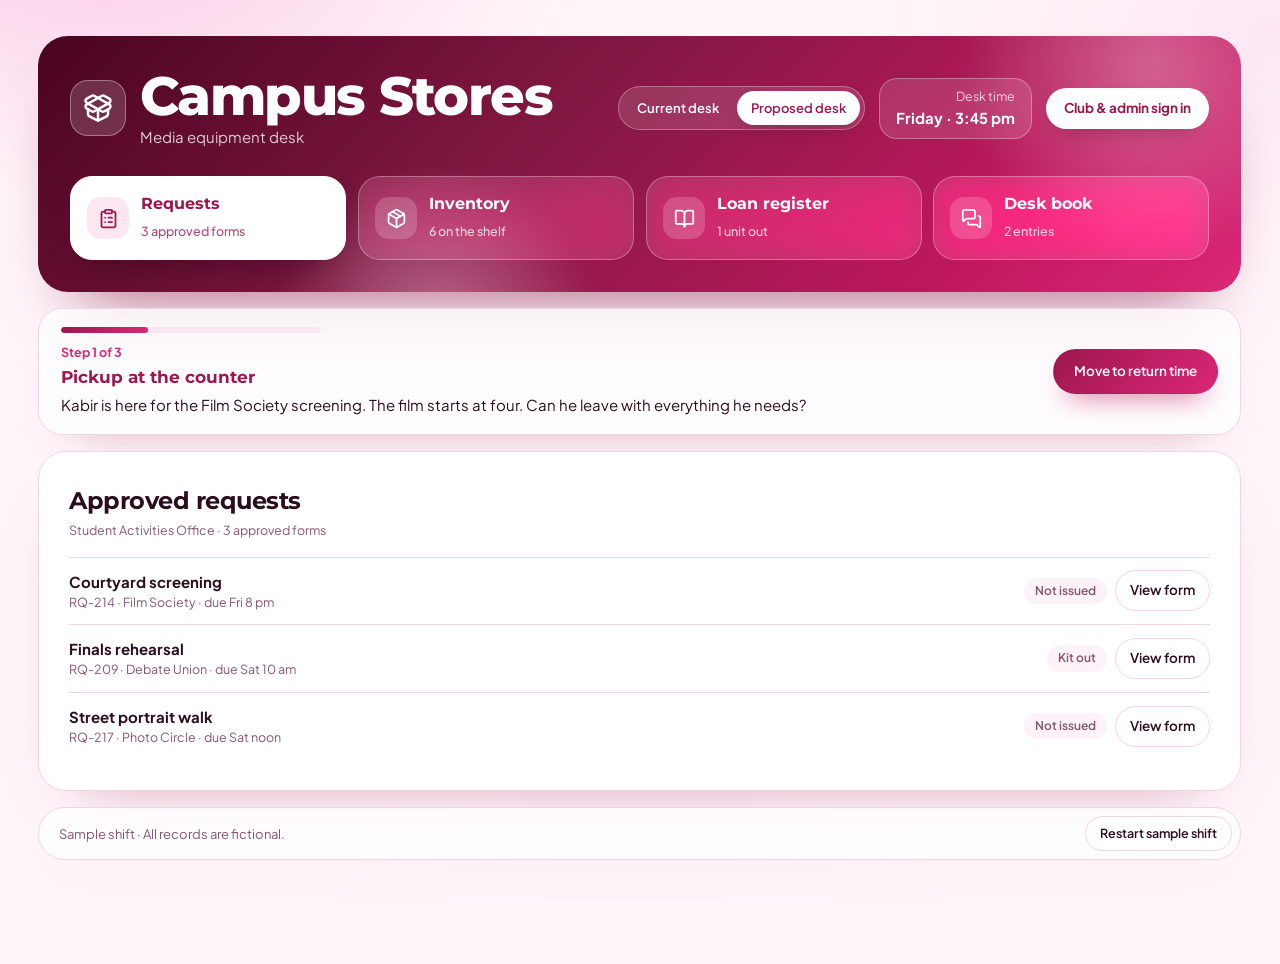
==== commit 27c88fe0: "Add club and admin portal with role-based dashboards and handovers" ====
--- a/index.html
+++ b/index.html
@@ -14,8 +14,8 @@
       rel="stylesheet"
       href="https://fonts.googleapis.com/css2?family=Montserrat:wght@600;700;800&family=Plus+Jakarta+Sans:wght@400;500;600;700&display=swap"
     />
-    <link rel="stylesheet" href="./styles.css" />
-    <script defer src="./app.js"></script>
+    <link rel="stylesheet" href="./styles.css?v=pink2" />
+    <script defer src="./app.js?v=pink2"></script>
   </head>
   <body>
     <svg
@@ -135,6 +135,7 @@
               <div class="clock">
                 <small>Desk time</small><strong data-clock></strong>
               </div>
+              <a class="portal-link" href="./portal.html">Club &amp; admin sign in</a>
             </div>
           </div>
           <nav class="windows" aria-label="Store records" data-nav></nav>
--- a/styles.css
+++ b/styles.css
@@ -177,6 +177,16 @@
   backdrop-filter: blur(16px) saturate(140%);
   -webkit-backdrop-filter: blur(16px) saturate(140%);
 }
+#campus-stores .portal-link {
+  color: var(--sel);
+  background: #fff;
+  text-decoration: none;
+  font-weight: 700;
+  font-size: 13.5px;
+  padding: 10px 18px;
+  border-radius: 999px;
+  box-shadow: 0 10px 24px -14px rgba(0, 0, 0, 0.5);
+}
 #campus-stores .clock {
   display: grid;
   text-align: right;
